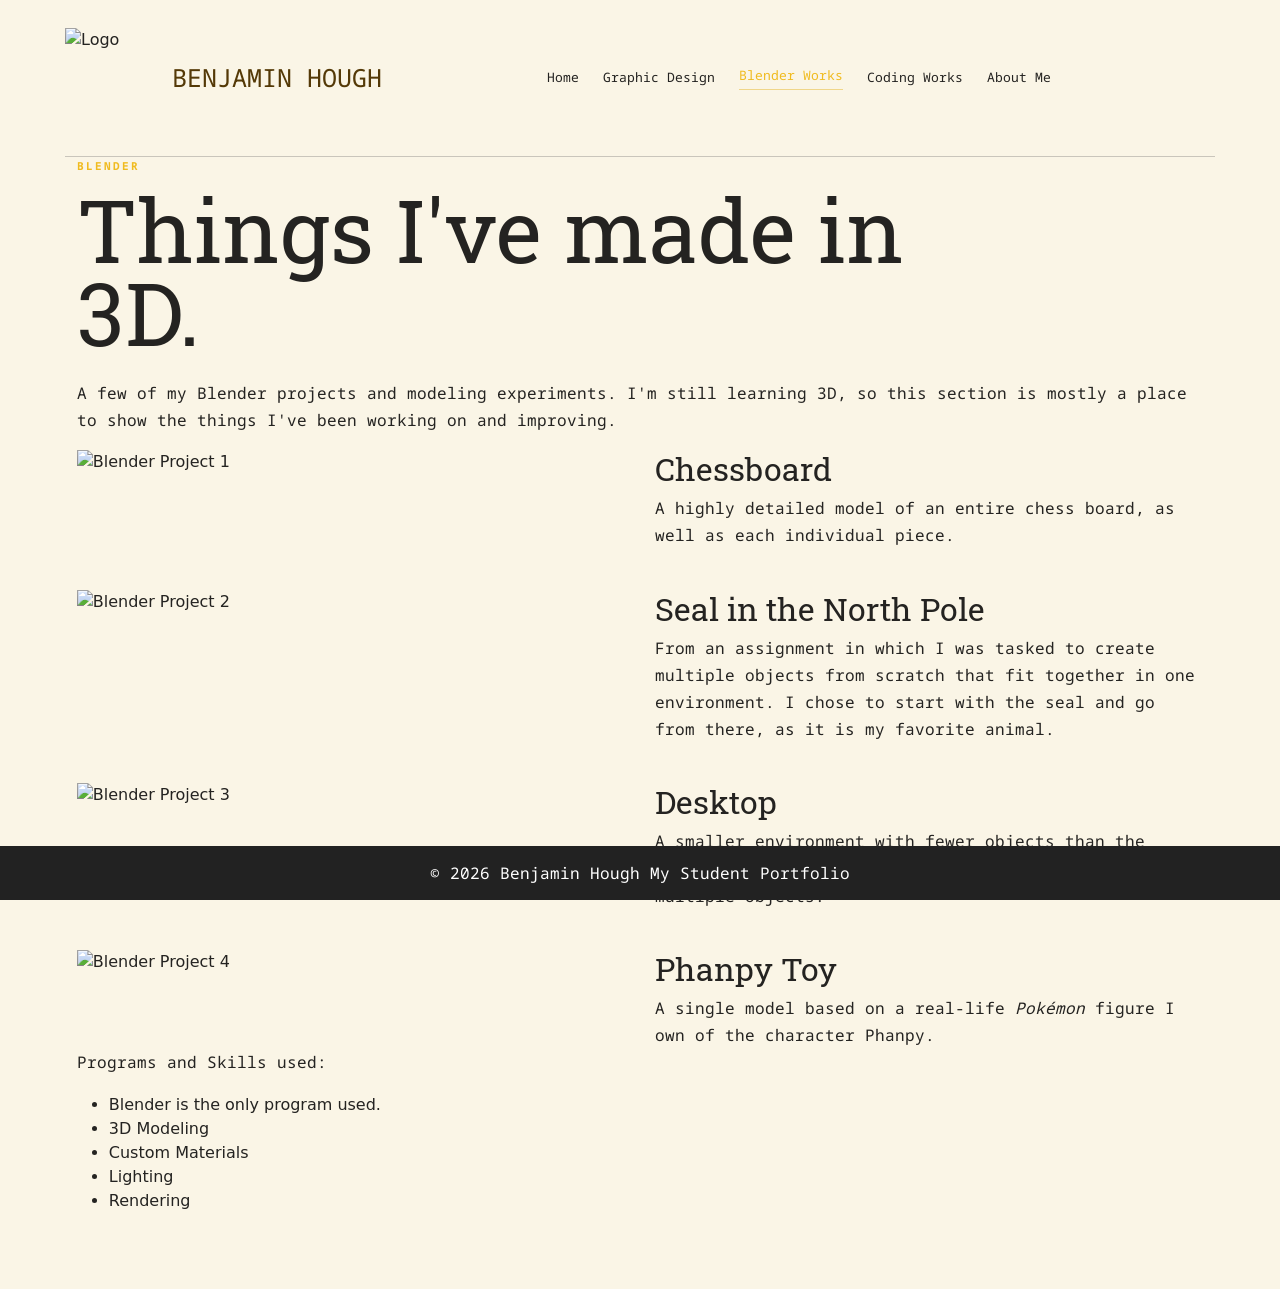
==== blender.html @ c355d69f "main files" ====
<!doctype html>
<html lang="en">
	
<head>
    <meta charset="UTF-8">
    <meta name="viewport" content="width=device-width, initial-scale=1.0">
    <title>Lesson 4 Individual Assignment 1</title>
	    <link href="https://cdn.jsdelivr.net/npm/bootstrap@5.3.3/dist/css/bootstrap.min.css" rel="stylesheet">
    <link rel="stylesheet" href="styles.css">
	<link rel="preconnect" href="https://fonts.googleapis.com">
	<link rel="preconnect" href="https://fonts.gstatic.com" crossorigin>
	<link href="https://fonts.googleapis.com/css2?family=Noto+Sans+Mono:wght@100..900&family=Playwrite+ID:wght@100..400&family=Roboto+Condensed:ital,wght@0,100..900;1,100..900&family=Roboto+Slab:wght@100..900&family=Smooch+Sans:wght@100..900&display=swap" rel="stylesheet">
</head>
	
<body>
	
<header class="site-header">
    <div class="site-name-container">
    <img src="images/Windows95LogoBEE.png" alt="Logo" class="site-logo">
    <a href="index.html" class="site-name">BENJAMIN HOUGH</a>
	</div>
    <nav class="nav-links">
        <a href="index.html">Home</a>
        <a href="graphic-design.html">Graphic Design</a>
        <a href="blender.html">Blender Works</a>
		<a href="coding.html">Coding Works</a>
        <a href="about.html">About Me</a>
    </nav>
</header>

<main>
    <section class="page-heading">
        <p class="label">BLENDER</p>
        <h1>Things I've made in <span>3D.</span></h1>
        <p>A few of my Blender projects and modeling experiments.
            I'm still learning 3D, so this section is mostly a place
            to show the things I've been working on and improving.</p>
    </section>


    <section class="project-grid">
		
        <article class="featured-skill">
                <img src="images/blender1.png" alt="Blender Project 1">
            <h2>Chessboard</h2>
            <p> A highly detailed model of an entire chess board, as well as each individual piece.</p>
        </article>

<article class="featured-skill">
                <img src="images/blender2.png" alt="Blender Project 2">
            <h2>Seal in the North Pole</h2>
            <p> From an assignment in which I was tasked to create multiple objects from scratch that fit together in one environment. I chose to start with the seal and go from there, as it is my favorite animal.</p>
        </article>


        <article class="featured-skill">
                <img src="images/blender3.png" alt="Blender Project 3">
            <h2>Desktop</h2>
            <p> A smaller environment with fewer objects than the "Seal in the North Pole" piece, but still containing multiple objects.</p>
        </article>


        <article class="featured-skill">
                <img src="images/blender4.png" alt="Blender Project 4">
            <h2>Phanpy Toy</h2>
            <p> A single model based on a real-life <em>Pokémon</em> figure I own of the character Phanpy.</p>
        </article>
		
    </section>

    <section class="skills-section">

        <p>Programs and Skills used:</p>

        <ul>
            <li>Blender is the only program used.</li>
            <li>3D Modeling</li>
            <li>Custom Materials</li>
            <li>Lighting</li>
            <li>Rendering</li>
        </ul>

    </section>

</main>

<footer>
    <span>© 2026 Benjamin Hough</span>
    <span>My Student Portfolio</span>
</footer>

<script src="script.js"></script>

</body>
</html>
---- styles.css ----
* {
    box-sizing: border-box;
}

nav {
    display: flex;
    justify-content: center;
    align-items: center;
    gap: 24px;
    font-family: "Noto Sans Mono", monospace;
}

nav a {
    font-size: 13px;
    text-decoration: none;
    color: #242321;
}

nav a.active {
    color: #f0bb1f;
    border-bottom: 1px solid #f0d689;
    padding-bottom: 4px;
}

.nav-links {
    width: 100%;
    display: flex;
    justify-content: center;
    align-items: center;
    gap: 24px;
}

html {
    scroll-behavior: smooth;
	background-color: #faf5e6;
}

p, td, th{
	font-family: "Noto Sans Mono", monospace;
	line-height: 1.7;
}

body {
    margin: 0;
    padding-bottom: 60px;
    background-color: #faf5e6;
    color: #242321;
}

main {
    width: 88%;
    max-width: 1150px;
	background-color: #faf5e6;
    margin: auto;
	
}

a {
    color: #242321;
}

a:hover {
    color: #f0bb1f;
}

.site-header {
    width: 100%;
    max-width: 1150px;
    margin: auto;
    padding: 28px 0;
    display: flex;
    justify-content: space-between;
    align-items: center;
    border-bottom: 1px solid #c9c5bb;
}

.site-name {
	font-family: "Noto Sans Mono", monospace;
    white-space: nowrap;
	text-decoration: none;
    color: #543907;
	font-size: 25px;
}

.site-logo {
    width: 100px;
    height: 100px;
    object-fit: contain;
}

.site-name-container {
    display: flex;
    align-items: center;
    gap: 7px;
}

.label {
    margin-bottom: 12px;
    color: #f0bb1f;
    font-size: 11px;
    font-weight: bold;
    letter-spacing: 2px;
}

h1 {
    max-width: 850px;
    margin: 0 0 25px;
    font-family: "Roboto Slab", serif;
    font-size: clamp(50px, 8vw, 88px);
    font-weight: normal;
    line-height: .95;
}

h2 {
    font-family: "Roboto Slab", serif;
    font-weight: normal;
}

.home-intro {
    display: flex;
    align-items: center;
    justify-content: space-between;
    gap: 50px;
}

.home-intro > div {
    flex: 1;
}

.about-image {
    width: 80%;
    max-width: 650px;
    height: auto;
    object-fit: contain;
    align-self: center;
	padding-bottom:50px
}

.intro-image {
    width: 40%;
    max-width: 450px;
    height: auto;
    object-fit: contain;
}
.intro-text {
    max-width: 550px;
    color: #666057;
    font-size: 17px;
}

.featured {
    padding: 30px 0 100px;
}

.section-heading {
    margin-bottom: 55px;
}

.section-heading h2 {
    font-size: 42px;
}

.featured-skill {
    display: grid;
    grid-template-columns: 1fr 1fr;
    gap: 30px;
    align-items: start;
}

.featured-skill img {
    width: 100%;
    height: auto;
    display: block;
    padding-bottom: 25px;
    transition: transform 0.3s ease, filter 0.3s ease;
}

.featured-skill img:hover {
    transform: scale(1.03);
    filter: brightness(0.9);
}

.featured-skill h2 {
    grid-column: 2;
    grid-row: 1;
    margin: 0 0 10px 0;
}

.featured-skill p {
    grid-column: 2;
    grid-row: 1;
    margin: 45px 0 0 0;
}

.project-grid {
    display: flex;
    flex-direction: column;
    gap: 40px;
}

.skill-caption span{
    font-size: 10px;
    letter-spacing: 2px;
    color: #77736b;
}

.skill-caption h3 {
    margin: 15px 0 10px;
    font-family: "Roboto Slab", serif;
    font-size: 34px;
    font-weight: normal;
}

.skill-caption p {
    max-width: 350px;
    color: #666057;
}

.skill-caption a {
    font-size: 13px;
    text-decoration: none;
}

footer {
	font-family: "Noto Sans Mono", monospace;
    position: fixed;
    bottom: 0;
    left: 0;
    width: 100%;
    padding: 15px;
    text-align: center;
    background-color: #222;
    color: white;
}

.contact-area {
    position: relative;
}

.contact-form {
    width: 100%;
    max-width: 600px;
	position: relative;
}

#formMessage {
    display: none;
    margin-top: 20px;
    text-align: center;
    font-weight: bold;
    color: #543907;
}

.skills-table th:first-child,
.skills-table td:first-child {
    padding-right: 60px;
}

@media (max-width: 768px) {

    .site-header {
        flex-direction: column;
        gap: 20px;
        padding: 20px;
    }

    .site-name-container {
        justify-content: center;
    }

    .nav-links {
        flex-wrap: wrap;
        gap: 12px;
    }

    main {
        width: 92%;
    }

    h1 {
        font-size: clamp(42px, 12vw, 65px);
    }

    .home-intro {
        flex-direction: column;
        text-align: center;
    }

    .intro-image {
        width: 70%;
        max-width: 350px;
    }

    .featured-skill {
        grid-template-columns: 1fr;
    }

    .featured-skill h2,
    .featured-skill p {
        grid-column: 1;
        grid-row: auto;
    }

    .featured-skill p {
        margin: 0;
    }

    .contact-form {
        width: 100%;
    }

    .skills-table {
        overflow-x: auto;
    }

    footer {
        padding: 10px;
        font-size: 12px;
    }
}

@media (max-width: 480px) {

    .site-logo {
        width: 70px;
        height: 70px;
    }

    .site-name {
        font-size: 18px;
    }

    nav a {
        font-size: 11px;
    }

    .nav-links {
        gap: 8px;
    }

    h1 {
        font-size: 42px;
    }

    .section-heading h2 {
        font-size: 32px;
    }

    .featured {
        padding-bottom: 80px;
    }

    .about-image {
        width: 100%;
    }

    footer {
        font-size: 10px;
        padding: 8px;
    }
}
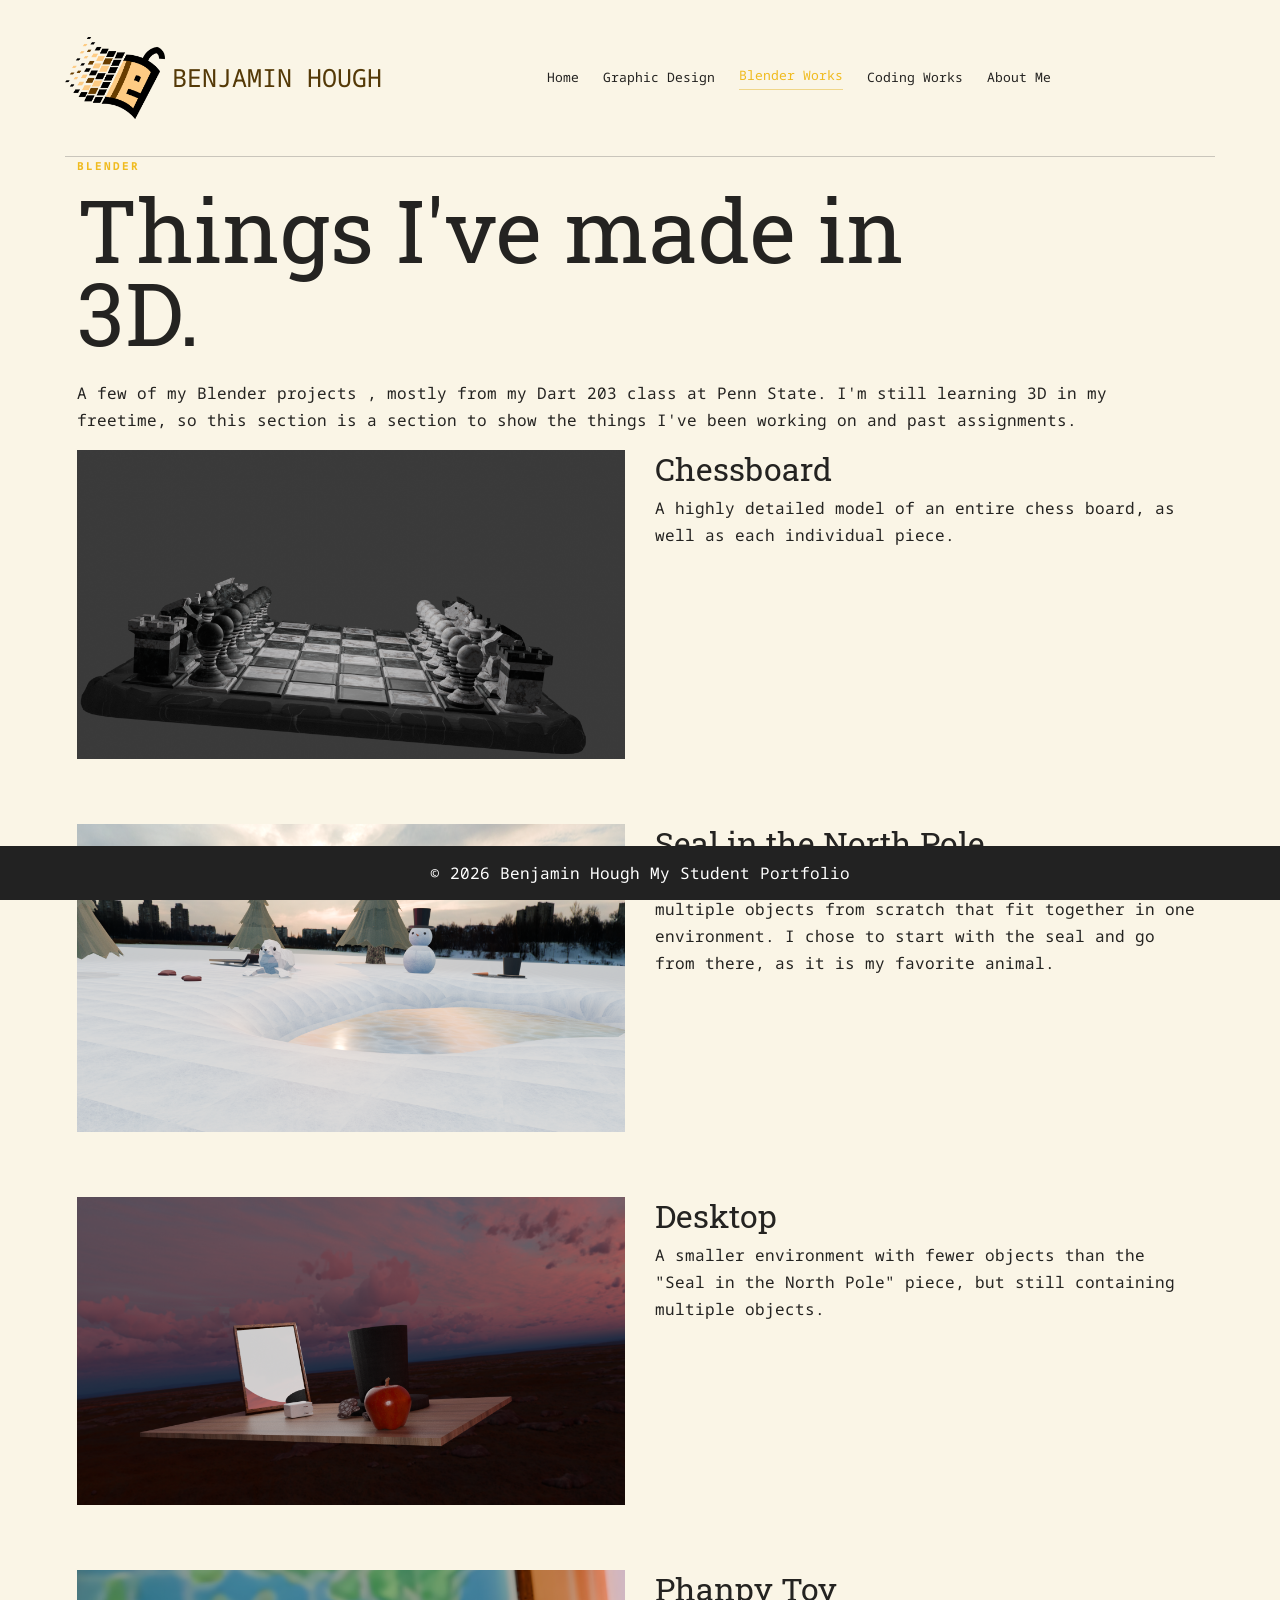
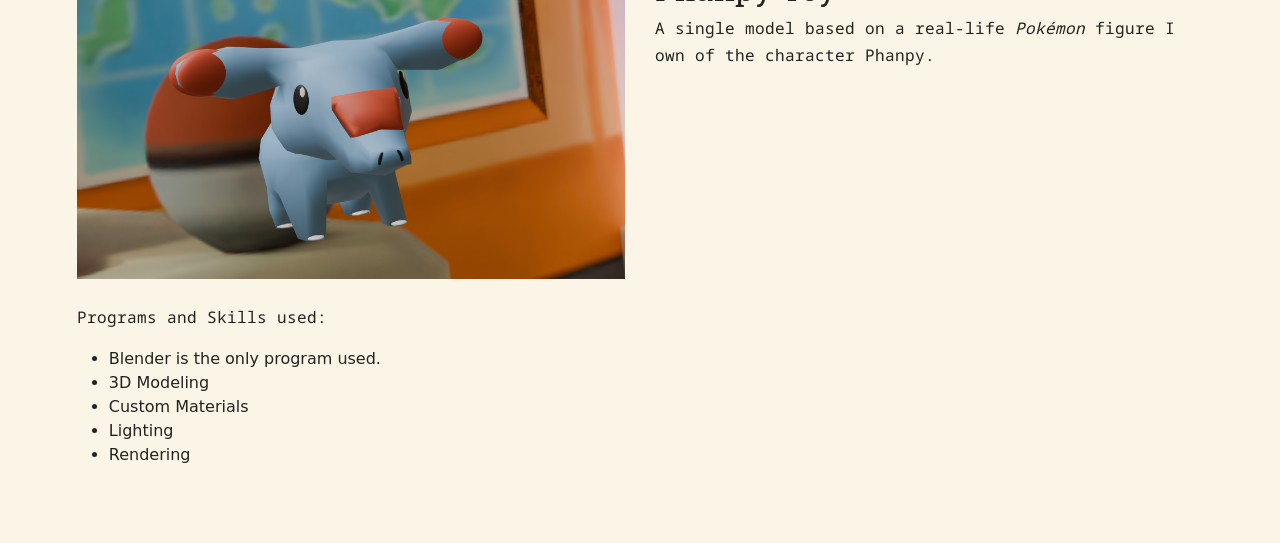
==== commit 66c437cf: "Update blender.html" ====
--- a/blender.html
+++ b/blender.html
@@ -32,9 +32,9 @@
     <section class="page-heading">
         <p class="label">BLENDER</p>
         <h1>Things I've made in <span>3D.</span></h1>
-        <p>A few of my Blender projects and modeling experiments.
-            I'm still learning 3D, so this section is mostly a place
-            to show the things I've been working on and improving.</p>
+        <p>A few of my Blender projects , mostly from my Dart 203 class at Penn State.
+            I'm still learning 3D in my freetime, so this section is a section
+            to show the things I've been working on and past assignments.</p>
     </section>
 
 
@@ -92,4 +92,4 @@
 <script src="script.js"></script>
 
 </body>
-</html>+</html>
